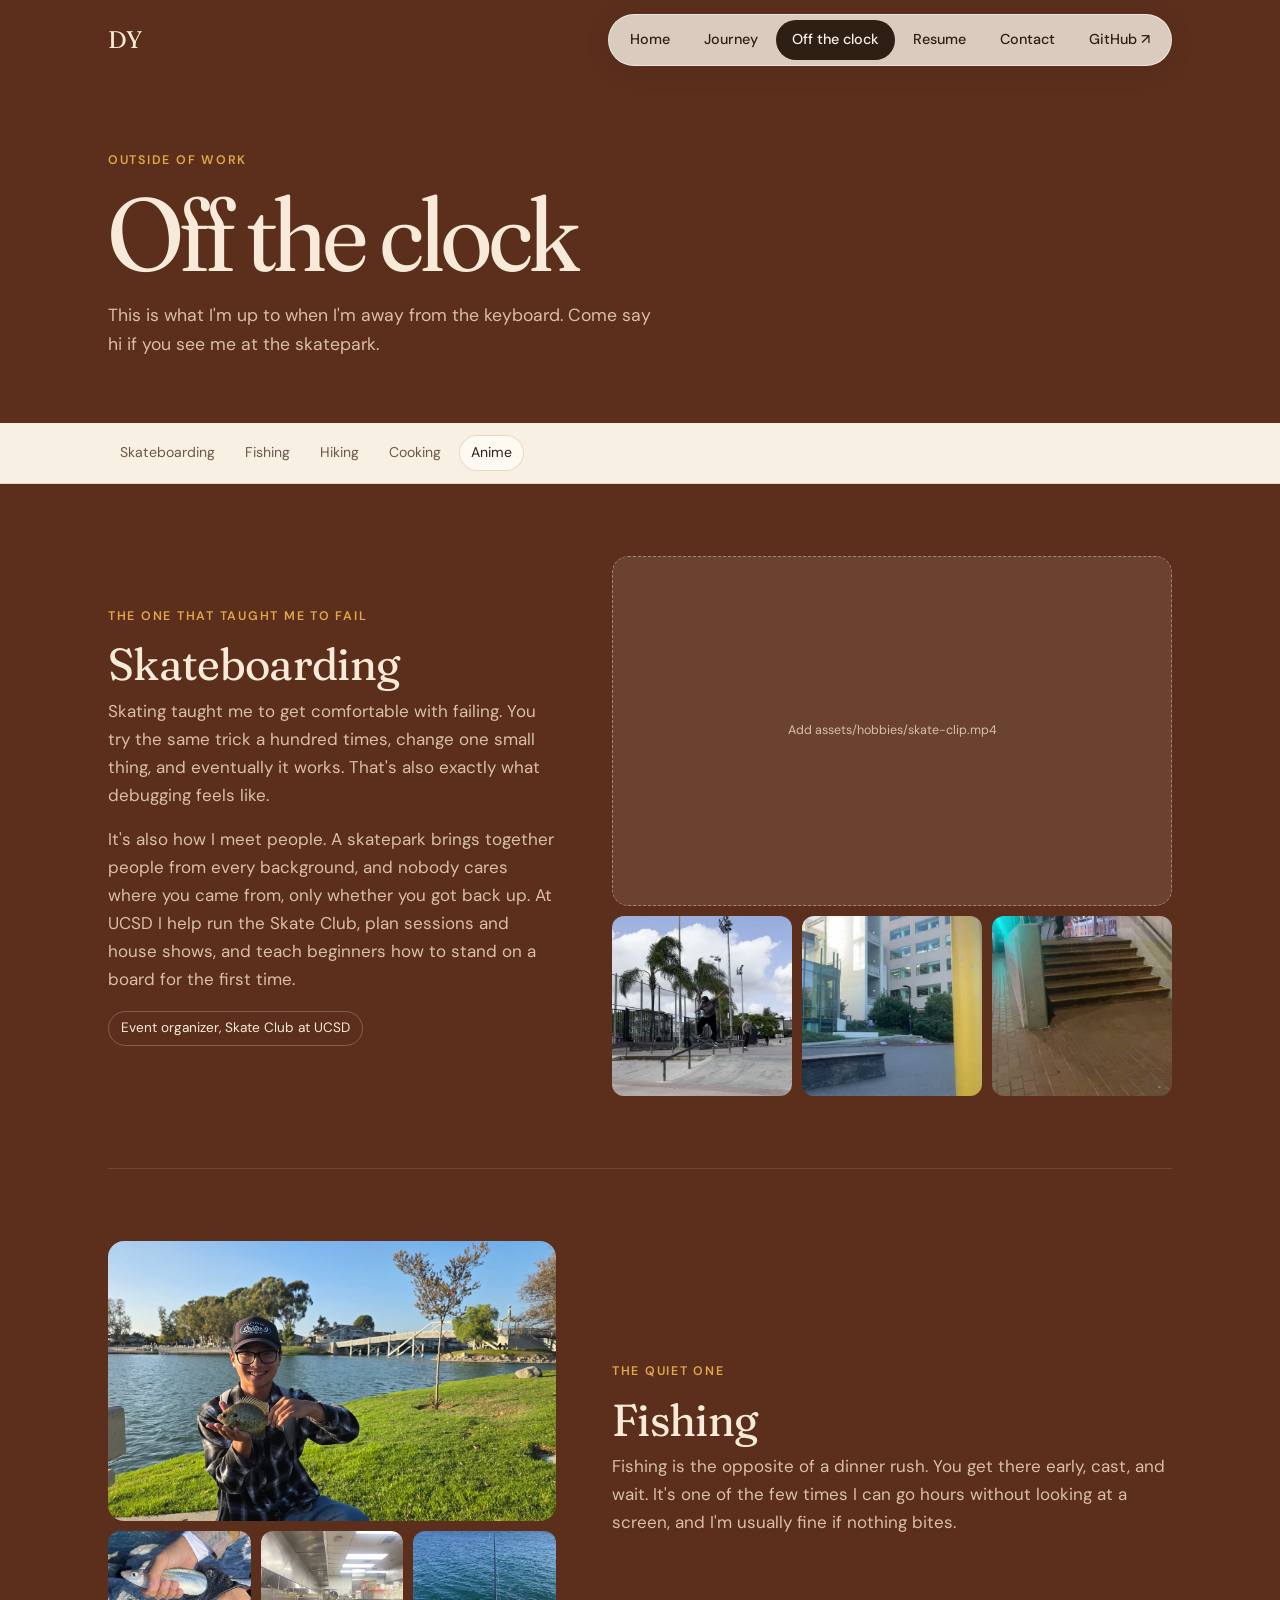
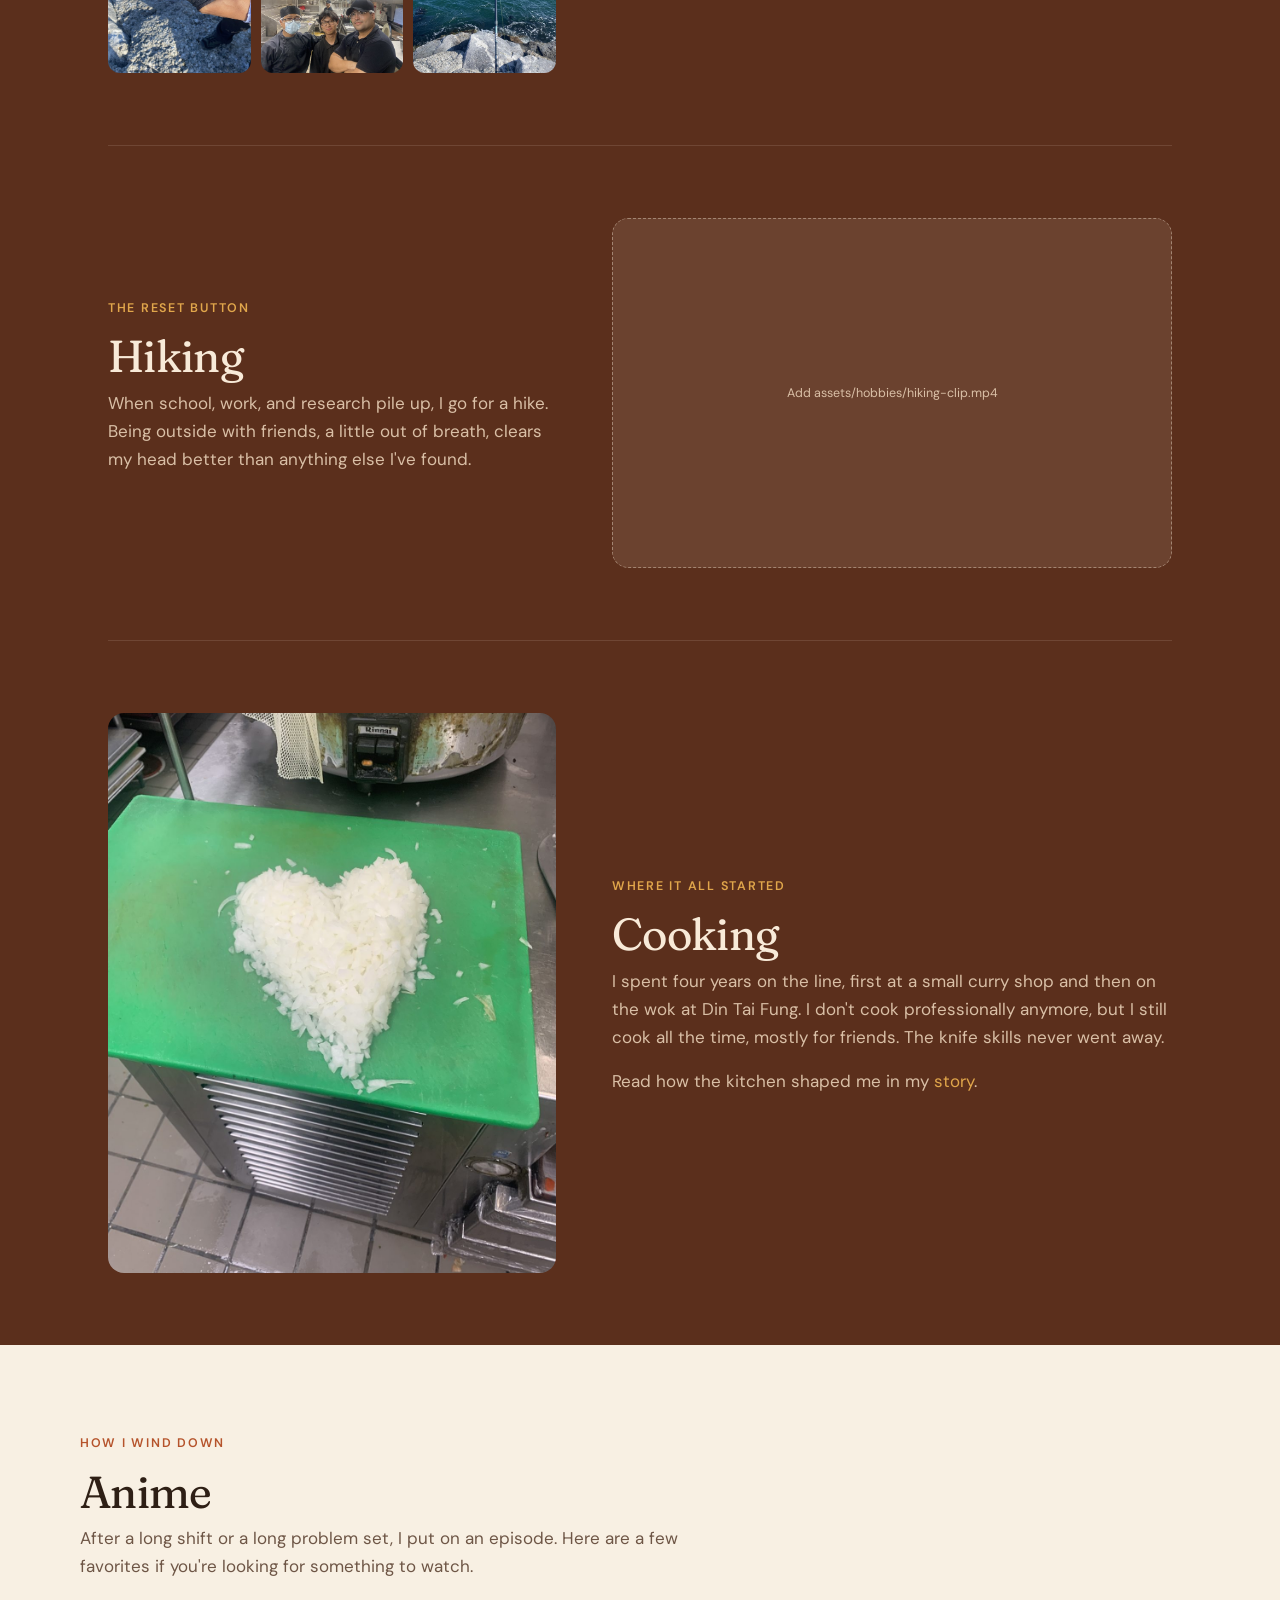
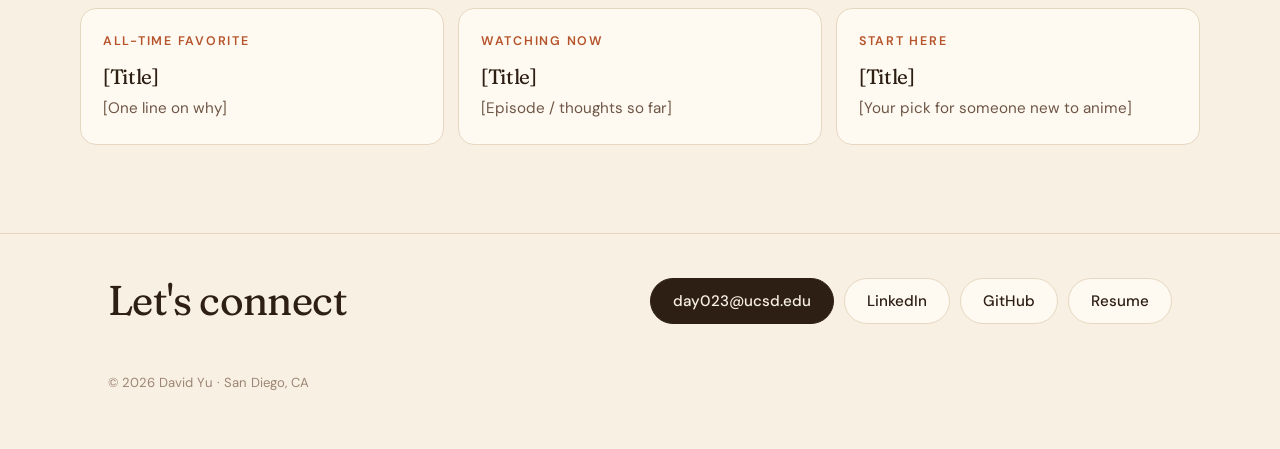
==== hobbies.html @ f29d2458 "my portfolio" ====
<!doctype html>
<html lang="en">
<head>
  <meta charset="utf-8">
  <meta name="viewport" content="width=device-width, initial-scale=1">
  <title>Off the clock · David Yu</title>
  <meta name="description" content="What I do when I'm not coding: skateboarding, fishing, hiking, cooking, and anime.">
  <link rel="preconnect" href="https://fonts.googleapis.com">
  <link rel="preconnect" href="https://fonts.gstatic.com" crossorigin>
  <link href="https://fonts.googleapis.com/css2?family=DM+Sans:opsz,wght@9..40,400;9..40,500;9..40,600&family=Fraunces:opsz,wght,SOFT,WONK@9..144,300..500,0..100,0..1&display=swap" rel="stylesheet">
  <link rel="stylesheet" href="css/styles.css">
</head>
<body>
  <header data-header></header>

  <section class="page-head">
    <div class="wrap">
      <span class="eyebrow">Outside of work</span>
      <h1>Off the clock</h1>
      <p>This is what I'm up to when I'm away from the keyboard. Come say hi if you see me at the skatepark.</p>
    </div>
  </section>

  <nav class="subnav" aria-label="Hobbies">
    <div class="wrap">
      <a href="#skateboarding">Skateboarding</a>
      <a href="#fishing">Fishing</a>
      <a href="#hiking">Hiking</a>
      <a href="#cooking">Cooking</a>
      <a href="#anime">Anime</a>
    </div>
  </nav>

  <!--
    HOW TO ADD PHOTOS AND VIDEOS:
    Drop files into assets/hobbies/ with the file names below (or change the src).
    Missing files show a dashed placeholder that tells you what to add.
    .media-main holds one big photo OR a <video>. .thumbs holds three small photos.
    Videos: .mp4, short, ideally under ~20 MB.
  -->
  <main>
    <div class="band" style="padding:0">
      <div class="wrap">

        <section class="feature reveal" id="skateboarding">
          <div>
            <span class="eyebrow">The one that taught me to fail</span>
            <h2>Skateboarding</h2>
            <p>
              Skating taught me to get comfortable with failing. You try the same trick a hundred times,
              change one small thing, and eventually it works. That's also exactly what debugging feels like.
            </p>
            <p>
              It's also how I meet people. A skatepark brings together people from every background, and
              nobody cares where you came from, only whether you got back up. At UCSD I help run the Skate Club,
              plan sessions and house shows, and teach beginners how to stand on a board for the first time.
            </p>
            <div class="facts">
              <span class="fact">Event organizer, Skate Club at UCSD</span>
              <!-- [ADD] <span class="fact">Working on: your trick</span> -->
            </div>
          </div>
          <div>
            <div class="media-main tall">
              <video controls muted playsinline preload="metadata" poster="assets/hobbies/skate-clip.jpg" aria-label="Me grinding a ledge at the skatepark">
                <source src="assets/hobbies/skate-clip.mp4" type="video/mp4">
              </video>
            </div>
            <!-- Short looping clips: they play silently on their own -->
            <div class="thumbs">
              <video autoplay muted loop playsinline preload="metadata" poster="assets/hobbies/skate-2.jpg" aria-label="Skating at the park">
                <source src="assets/hobbies/skate-2.mp4" type="video/mp4">
              </video>
              <video autoplay muted loop playsinline preload="metadata" poster="assets/hobbies/skate-3.jpg" aria-label="Skating around campus">
                <source src="assets/hobbies/skate-3.mp4" type="video/mp4">
              </video>
              <video autoplay muted loop playsinline preload="metadata" poster="assets/hobbies/skate-4.jpg" aria-label="Riding at night">
                <source src="assets/hobbies/skate-4.mp4" type="video/mp4">
              </video>
            </div>
          </div>
        </section>

        <section class="feature flip reveal" id="fishing">
          <div>
            <span class="eyebrow">The quiet one</span>
            <h2>Fishing</h2>
            <p>
              Fishing is the opposite of a dinner rush. You get there early, cast, and wait. It's one of the
              few times I can go hours without looking at a screen, and I'm usually fine if nothing bites.
              <!-- [ADD] where you like to fish, and your best catch -->
            </p>
          </div>
          <div>
            <div class="media-main"><img src="assets/hobbies/fishing-1.jpg" alt="Me holding a sunfish I caught at a lake" loading="lazy"></div>
            <div class="thumbs">
              <img src="assets/hobbies/fishing-2.jpg" alt="A silvery fish caught off the jetty" loading="lazy">
              <img src="assets/hobbies/fishing-3.jpg" alt="An opaleye caught off the rocks" loading="lazy">
              <img src="assets/hobbies/fishing-4.jpg" alt="My rod pointed out over the ocean from the jetty" loading="lazy">
            </div>
          </div>
        </section>

        <section class="feature reveal" id="hiking">
          <div>
            <span class="eyebrow">The reset button</span>
            <h2>Hiking</h2>
            <p>
              When school, work, and research pile up, I go for a hike. Being outside with friends, a little
              out of breath, clears my head better than anything else I've found.
              <!-- [ADD] favorite trail, hardest hike, who you go with -->
            </p>

          </div>
          <div>
            <div class="media-main tall">
              <video controls muted playsinline preload="metadata" poster="assets/hobbies/hiking-clip.jpg" aria-label="Wading up a river through a canyon with friends">
                <source src="assets/hobbies/hiking-clip.mp4" type="video/mp4">
              </video>
            </div>
          </div>
        </section>

        <section class="feature flip reveal" id="cooking">
          <div>
            <span class="eyebrow">Where it all started</span>
            <h2>Cooking</h2>
            <p>
              I spent four years on the line, first at a small curry shop and then on the wok at Din Tai Fung.
              I don't cook professionally anymore, but I still cook all the time, mostly for friends. The
              knife skills never went away.
              <!-- [ADD] your signature dish, or what friends always ask you to make -->
            </p>
            <p>Read how the kitchen shaped me in my <a href="journey.html#kitchen">story</a>.</p>
          </div>
          <div>
            <div class="media-main tall"><img src="assets/hobbies/cooking-1.jpg" alt="A heart made of diced onions on a cutting board at Champion's Curry" loading="lazy"></div>
          </div>
        </section>

      </div>
    </div>

    <section class="wrap section reveal" id="anime" style="scroll-margin-top:130px">
      <span class="eyebrow">How I wind down</span>
      <h2>Anime</h2>
      <p class="muted" style="max-width:620px">After a long shift or a long problem set, I put on an episode. Here are a few favorites if you're looking for something to watch.</p>
      <div class="anime-cards">
        <div class="anime-card">
          <span class="eyebrow">All-time favorite</span>
          <h3>[Title]</h3>
          <p>[One line on why]</p>
        </div>
        <div class="anime-card">
          <span class="eyebrow">Watching now</span>
          <h3>[Title]</h3>
          <p>[Episode / thoughts so far]</p>
        </div>
        <div class="anime-card">
          <span class="eyebrow">Start here</span>
          <h3>[Title]</h3>
          <p>[Your pick for someone new to anime]</p>
        </div>
      </div>
    </section>
  </main>

  <footer data-footer></footer>
  <script src="js/main.js"></script>
</body>
</html>
---- css/styles.css ----
/* ==========================================================
   Portfolio styles: warm palette
   Change the tokens below to retune the whole site.
   ========================================================== */

:root {
  --cream: #f8f0e3;      /* page background */
  --paper: #fffaf1;      /* cards, inputs */
  --ink: #2e1f15;        /* main text (espresso) */
  --ink-2: #6e5646;      /* supporting text */
  --ink-3: #9c8574;      /* captions, dates */
  --line: #e7d7c1;       /* hairlines */
  --clay: #b5532b;       /* accent (terracotta) */
  --clay-dark: #8c3d1d;
  --honey: #e0a64b;      /* small highlights */
  --band: #5b2f1c;       /* dark sections (cinnamon brown) */
  --band-2: #6d3a24;     /* cards inside dark sections */
  --on-band: #f8ead8;
  --on-band-2: #d9bfa6;

  --display: "Fraunces", Georgia, serif;
  --body: "DM Sans", system-ui, -apple-system, "Segoe UI", sans-serif;
  --max: 1120px;
  --radius: 16px;
}

* { box-sizing: border-box; }
html { scroll-behavior: smooth; }
body {
  margin: 0;
  background: var(--cream);
  color: var(--ink);
  font-family: var(--body);
  font-size: 17px;
  line-height: 1.65;
  -webkit-font-smoothing: antialiased;
}
img, video { max-width: 100%; display: block; }
a { color: var(--clay); text-decoration: none; }
a:hover { color: var(--clay-dark); }
h1, h2, h3 {
  font-family: var(--display);
  font-weight: 400;
  line-height: 1.08;
  letter-spacing: -0.015em;
  margin: 0 0 .5rem;
  font-variation-settings: "SOFT" 50, "WONK" 0;
}
h2 { font-size: clamp(2rem, 4vw, 2.8rem); }
h3 { font-size: 1.45rem; }
p { margin: 0 0 1rem; }
.muted { color: var(--ink-2); }
.wrap { max-width: var(--max); margin: 0 auto; padding: 0 28px; }
@media (max-width: 600px) { .wrap { padding: 0 18px; } }

.eyebrow {
  display: block; font-size: .78rem; font-weight: 600;
  letter-spacing: .14em; text-transform: uppercase; color: var(--clay); margin-bottom: 14px;
}
.on-dark .eyebrow, .band .eyebrow, .page-head .eyebrow { color: var(--honey); }

/* ---------- Floating pill nav ---------- */
.site-header {
  position: fixed; top: 0; left: 0; right: 0; z-index: 20; pointer-events: none;
  padding: 14px 0; height: 72px; transition: background .3s, box-shadow .3s;
}
.site-header.scrolled {
  pointer-events: auto; background: rgba(248, 240, 227, .9); backdrop-filter: blur(10px);
}
.site-header.scrolled .nav-pill { box-shadow: none; background: rgba(231, 215, 193, .45); border-color: transparent; }
.nav { display: flex; align-items: center; justify-content: space-between; }
.monogram {
  pointer-events: auto; font-family: var(--display); font-size: 1.5rem; color: var(--on-band);
  transition: color .3s;
}
.monogram:hover { color: var(--on-band); }
.nav-pill {
  pointer-events: auto; display: flex; gap: 2px; list-style: none; margin: 0; padding: 5px;
  background: rgba(255, 248, 238, .78); backdrop-filter: blur(10px);
  border: 1px solid rgba(255, 255, 255, .5); border-radius: 999px;
  box-shadow: 0 4px 24px rgba(46, 31, 21, .12);
}
.nav-pill a {
  display: block; padding: 8px 16px; border-radius: 999px;
  color: var(--ink); font-size: .9rem; font-weight: 500;
}
.nav-pill a:hover { background: rgba(181, 83, 43, .1); color: var(--ink); }
.nav-pill a[aria-current="page"] { background: var(--ink); color: var(--cream); }
.site-header.scrolled .monogram { color: var(--ink); }
.menu-btn {
  pointer-events: auto; display: none; width: 44px; height: 44px; border-radius: 50%;
  border: 1px solid rgba(255,255,255,.5); background: rgba(255, 248, 238, .85); color: var(--ink);
  cursor: pointer; place-items: center;
}
.menu-btn svg { width: 20px; height: 20px; }
@media (max-width: 760px) {
  .menu-btn { display: grid; }
  .nav-pill {
    display: none; position: absolute; top: 56px; right: 18px; left: 18px;
    flex-direction: column; border-radius: 20px; padding: 8px;
  }
  .nav-pill.open { display: flex; }
  .nav-pill a { padding: 12px 16px; }
}

/* ---------- Home hero (full-bleed photo) ---------- */
.hero {
  position: relative; min-height: 100vh; min-height: 100svh;
  display: flex; align-items: flex-end;
  background: var(--band) url("../assets/images/hero.jpg") center / cover no-repeat;
  color: var(--on-band); padding-bottom: 9vh;
}
.hero::after {
  content: ""; position: absolute; inset: 0;
  background: linear-gradient(180deg, rgba(46,31,21,.25) 0%, rgba(46,31,21,0) 35%, rgba(46,31,21,.55) 100%);
}
.hero .wrap { position: relative; z-index: 1; width: 100%; }
.hero h1 {
  font-size: clamp(4.5rem, 14vw, 11rem); line-height: .88; margin: 0 0 24px; letter-spacing: -0.03em;
  font-variation-settings: "SOFT" 100, "WONK" 1;
}
.hero p { max-width: 420px; font-size: 1.05rem; color: var(--on-band); margin: 0; }
.scroll-cue {
  position: absolute; right: 28px; bottom: 9vh; z-index: 1; font-size: .8rem; letter-spacing: .14em;
  text-transform: uppercase; color: var(--on-band-2);
}
@media (max-width: 600px) { .scroll-cue { display: none; } }

/* ---------- Inner page header band ---------- */
.page-head {
  background: var(--band); color: var(--on-band);
  padding: 150px 0 64px;
}
.page-head h1 { font-size: clamp(3.5rem, 9vw, 6.5rem); line-height: .95; margin-bottom: 18px; letter-spacing: -0.03em; }
.page-head p { max-width: 560px; color: var(--on-band-2); font-size: 1.1rem; margin: 0; }

/* Sticky section nav under the header band */
.subnav {
  position: sticky; top: 72px; z-index: 10; background: rgba(248, 240, 227, .92); backdrop-filter: blur(8px);
  border-bottom: 1px solid var(--line);
}
.subnav .wrap { display: flex; gap: 6px; overflow-x: auto; padding-top: 12px; padding-bottom: 12px; scrollbar-width: none; }
.subnav a {
  white-space: nowrap; font-size: .88rem; color: var(--ink-2); padding: 6px 12px; border-radius: 999px;
}
.subnav a:hover { color: var(--ink); background: rgba(181,83,43,.08); }
.subnav a.active { color: var(--ink); background: var(--paper); box-shadow: inset 0 0 0 1px var(--line); }
.subnav .sep { width: 1px; background: var(--line); margin: 4px 6px; flex: none; }

/* ---------- Buttons ---------- */
.btn {
  display: inline-flex; align-items: center; gap: 8px; padding: 12px 22px; border-radius: 999px;
  font: 500 .95rem var(--body); border: 1px solid var(--line); background: var(--paper); color: var(--ink);
  cursor: pointer; transition: transform .15s, background .15s;
}
.btn:hover { color: var(--ink); transform: translateY(-1px); }
.btn-dark { background: var(--ink); border-color: var(--ink); color: var(--cream); }
.btn-dark:hover { color: var(--cream); background: #45301f; }
.btn-clay { background: var(--clay); border-color: var(--clay); color: #fff; }
.btn-clay:hover { color: #fff; background: var(--clay-dark); }
.btn svg { width: 16px; height: 16px; }
.btn-row { display: flex; flex-wrap: wrap; gap: 10px; }

/* ---------- Home: intro ---------- */
.intro { display: grid; grid-template-columns: 220px 1fr; gap: 56px; align-items: center; padding: 100px 0 88px; }
.portrait {
  width: 220px; height: 220px; border-radius: 50%; object-fit: cover;
  border: 6px solid var(--paper); box-shadow: 0 10px 30px rgba(46,31,21,.15); background: var(--line);
}
.intro .statement { font-family: var(--display); font-size: clamp(1.6rem, 3vw, 2.3rem); line-height: 1.25; margin-bottom: 28px; }
@media (max-width: 760px) {
  .intro { grid-template-columns: 1fr; gap: 28px; padding: 64px 0; }
  .portrait { width: 150px; height: 150px; }
}

/* ---------- Home: stats ---------- */
.stats { border-top: 1px solid var(--line); border-bottom: 1px solid var(--line); }
.stats .wrap { display: grid; grid-template-columns: repeat(4, 1fr); }
.stat { padding: 32px 24px 32px 0; }
.stat + .stat { padding-left: 24px; border-left: 1px solid var(--line); }
.stat b { display: block; font-family: var(--display); font-weight: 400; font-size: 2.6rem; line-height: 1; margin-bottom: 8px; color: var(--clay); }
.stat span { font-size: .9rem; color: var(--ink-2); display: block; }
@media (max-width: 760px) {
  .stats .wrap { grid-template-columns: 1fr 1fr; }
  .stat { padding: 24px 12px 24px 0 !important; border-left: 0 !important; }
}

/* ---------- Rows list (projects, chapters) ---------- */
.section { padding: 88px 0; }
.section-head { display: flex; justify-content: space-between; align-items: baseline; gap: 16px; margin-bottom: 28px; flex-wrap: wrap; }
.rows { border-top: 1px solid var(--line); }
.row {
  display: grid; grid-template-columns: 90px 1fr auto; gap: 24px; align-items: center;
  padding: 22px 8px; border-bottom: 1px solid var(--line); color: var(--ink); transition: background .2s, padding .2s;
}
.row:hover { background: var(--paper); padding-left: 16px; color: var(--ink); }
.row .yr { font-size: .85rem; color: var(--ink-3); }
.row .ttl { font-family: var(--display); font-size: 1.45rem; line-height: 1.2; }
.row .meta { font-size: .85rem; color: var(--ink-3); text-align: right; }
@media (max-width: 700px) {
  .row { grid-template-columns: 1fr; gap: 4px; }
  .row .meta { text-align: left; }
}

/* ---------- Dark band (off the clock teaser / sections) ---------- */
.band { background: var(--band); color: var(--on-band); padding: 96px 0; }
.band h2, .band h3 { color: var(--on-band); }
.band p { color: var(--on-band-2); }
.band a { color: var(--honey); }
.band .btn { background: transparent; color: var(--on-band); border-color: rgba(248,234,216,.35); }
.band .btn:hover { background: rgba(248,234,216,.08); }

.mosaic { display: grid; grid-template-columns: repeat(4, 1fr); grid-auto-rows: 180px; gap: 12px; margin-top: 36px; }
.mosaic > * { border-radius: 14px; overflow: hidden; position: relative; }
.mosaic .tall { grid-row: span 2; }
.mosaic .wide { grid-column: span 2; }
.mosaic img { width: 100%; height: 100%; object-fit: cover; transition: transform .5s; }
.mosaic a:hover img { transform: scale(1.04); }
.mosaic .label {
  position: absolute; left: 12px; bottom: 10px; z-index: 1; color: #fff; font-size: .85rem; font-weight: 500;
  text-shadow: 0 1px 8px rgba(0,0,0,.5);
}
@media (max-width: 760px) {
  .mosaic { grid-template-columns: 1fr 1fr; grid-auto-rows: 140px; }
}

/* ---------- Quote + connect footer ---------- */
.quote { text-align: center; padding: 96px 0 72px; }
.quote blockquote {
  font-family: var(--display); font-size: clamp(1.5rem, 3vw, 2.2rem); line-height: 1.3; margin: 0 auto 14px; max-width: 820px;
}
.quote cite { font-style: normal; color: var(--ink-3); font-size: .9rem; }

.site-footer { border-top: 1px solid var(--line); padding: 44px 0 56px; }
.site-footer .wrap { display: flex; justify-content: space-between; align-items: center; gap: 20px; flex-wrap: wrap; }
.site-footer h2 { margin: 0; font-size: clamp(2rem, 4vw, 2.6rem); }
.site-footer small { display: block; color: var(--ink-3); margin-top: 28px; width: 100%; font-size: .82rem; }

/* ---------- Journey ---------- */
.chapter { padding: 80px 0 24px; scroll-margin-top: 130px; }
.chapter-head { display: grid; grid-template-columns: 90px 1fr; gap: 24px; margin-bottom: 36px; }
.chapter-num { font-family: var(--display); font-size: 3.4rem; line-height: 1; color: var(--clay); }
.chapter-head p { color: var(--ink-2); max-width: 620px; margin: 0; }
.stop {
  display: grid; grid-template-columns: 90px 1fr; gap: 24px;
  padding: 28px 0; border-top: 1px solid var(--line);
}
.stop .when { font-size: .85rem; color: var(--ink-3); padding-top: 6px; }
.stop h3 { margin-bottom: 4px; }
.stop .where { color: var(--ink-2); font-size: .95rem; margin-bottom: 12px; }
.stop .body { max-width: 680px; }
.stop .body p, .stop .body li { color: var(--ink-2); }
.stop .body ul { padding-left: 20px; margin: 0 0 12px; }
.pills { display: flex; flex-wrap: wrap; gap: 6px; margin-bottom: 12px; }
.pill {
  font-size: .78rem; padding: 3px 11px; border-radius: 999px; border: 1px solid var(--line);
  background: var(--paper); color: var(--ink-2);
}
.pill.clay { border-color: transparent; background: rgba(181,83,43,.12); color: var(--clay-dark); }
.lesson {
  background: var(--paper); border: 1px solid var(--line); border-radius: 12px;
  padding: 14px 18px; font-size: .95rem; color: var(--ink-2); margin-top: 6px;
}
.lesson b { color: var(--clay-dark); font-weight: 600; }
@media (max-width: 700px) {
  .chapter-head, .stop { grid-template-columns: 1fr; gap: 6px; }
  .chapter-num { font-size: 2.6rem; }
}

/* ---------- Hobbies ---------- */
.feature { display: grid; grid-template-columns: 1fr 1.25fr; gap: 56px; align-items: center; padding: 72px 0; scroll-margin-top: 130px; }
.feature.flip > :first-child { order: 2; }
.feature + .feature { border-top: 1px solid rgba(248,234,216,.12); }
.cream .feature + .feature { border-top-color: var(--line); }
.feature .facts { display: flex; flex-wrap: wrap; gap: 8px; margin-top: 18px; }
.feature .fact {
  font-size: .85rem; padding: 5px 12px; border-radius: 999px; border: 1px solid rgba(248,234,216,.25); color: var(--on-band);
}
.cream .feature .fact { border-color: var(--line); color: var(--ink-2); background: var(--paper); }
@media (max-width: 860px) {
  .feature { grid-template-columns: 1fr; gap: 28px; padding: 56px 0; }
  .feature.flip > :first-child { order: 0; }
}
.media-main { border-radius: 16px; overflow: hidden; }
.media-main img, .media-main video { width: 100%; aspect-ratio: 16 / 10; object-fit: cover; background: rgba(0,0,0,.15); }
.thumbs { display: grid; grid-template-columns: repeat(3, 1fr); gap: 10px; margin-top: 10px; }
.thumbs img, .thumbs video { width: 100%; aspect-ratio: 1; object-fit: cover; border-radius: 12px; cursor: zoom-in; background: rgba(0,0,0,.15); }
.thumbs video { cursor: default; }
.media-main img { cursor: zoom-in; }
/* Portrait (phone) videos and photos */
.media-main.tall img, .media-main.tall video { aspect-ratio: 4 / 5; max-height: 640px; }

/* Photos inside Journey stops */
.stop-media { display: grid; grid-template-columns: repeat(auto-fit, minmax(200px, 1fr)); gap: 10px; margin: 16px 0 12px; max-width: 620px; }
.stop-media figure { margin: 0; }
.stop-media img, .stop-media video {
  width: 100%; aspect-ratio: 4 / 3; object-fit: cover; border-radius: 12px; background: var(--line); cursor: zoom-in;
}
.stop-media video { cursor: default; }
.stop-media .portrait-shot { aspect-ratio: 3 / 4; }
.stop-media figcaption { font-size: .82rem; color: var(--ink-3); margin-top: 6px; }

.media-placeholder {
  width: 100%; height: 100%; min-height: 100%; aspect-ratio: 16 / 10; border-radius: inherit;
  border: 1.5px dashed rgba(156,133,116,.6); background: rgba(156,133,116,.12);
  display: grid; place-items: center; text-align: center; padding: 10px;
  color: var(--ink-3); font-size: .78rem;
}
.band .media-placeholder { color: var(--on-band-2); border-color: rgba(248,234,216,.4); background: rgba(248,234,216,.1); }
.thumbs .media-placeholder { aspect-ratio: 1; }
.mosaic .media-placeholder { aspect-ratio: auto; }
.media-placeholder.portrait { width: 220px; height: 220px; min-height: 0; aspect-ratio: 1; border-radius: 50%; }
@media (max-width: 760px) { .media-placeholder.portrait { width: 150px; height: 150px; } }

.anime-cards { display: grid; grid-template-columns: repeat(3, 1fr); gap: 14px; margin-top: 28px; }
.anime-card {
  background: var(--paper); border: 1px solid var(--line); border-radius: var(--radius); padding: 22px;
}
.anime-card h3 { font-size: 1.3rem; }
.anime-card p { margin: 0; color: var(--ink-2); font-size: .95rem; }
@media (max-width: 760px) { .anime-cards { grid-template-columns: 1fr; } }

/* Lightbox */
.lightbox {
  position: fixed; inset: 0; background: rgba(30,20,13,.9); display: none;
  align-items: center; justify-content: center; z-index: 50; padding: 24px; cursor: zoom-out;
}
.lightbox.open { display: flex; }
.lightbox img { max-height: 90vh; border-radius: 10px; }

/* ---------- Resume ---------- */
.res-section { padding: 72px 0 8px; scroll-margin-top: 130px; }
.res-section > h2 { margin-bottom: 24px; }
.skill-group { display: grid; grid-template-columns: 150px 1fr; gap: 12px; padding: 12px 0; border-top: 1px solid var(--line); }
.skill-group:last-of-type { border-bottom: 1px solid var(--line); }
.skill-group dt { font-size: .78rem; letter-spacing: .12em; text-transform: uppercase; color: var(--ink-3); padding-top: 6px; }
.skill-group dd { margin: 0; display: flex; flex-wrap: wrap; gap: 8px; }
.skill {
  font: 500 .85rem var(--body); padding: 5px 13px; border-radius: 999px; border: 1px solid var(--line);
  background: var(--paper); color: var(--ink); cursor: pointer;
}
.skill:hover { border-color: var(--clay); }
.skill[aria-pressed="true"] { background: var(--clay); border-color: var(--clay); color: #fff; }
@media (max-width: 600px) { .skill-group { grid-template-columns: 1fr; } }

.entry {
  display: grid; grid-template-columns: 1fr auto; gap: 4px 24px; padding: 24px 0; border-top: 1px solid var(--line);
  transition: opacity .25s, background .25s;
}
.entry h3 { margin: 0; font-size: 1.35rem; }
.entry .date { font-size: .85rem; color: var(--ink-3); text-align: right; }
.entry .sub { grid-column: 1 / -1; color: var(--ink-2); font-size: .95rem; }
.entry ul { grid-column: 1 / -1; margin: 8px 0 0; padding-left: 20px; color: var(--ink-2); }
.entry .pills { grid-column: 1 / -1; margin: 10px 0 0; }
.entry.dim { opacity: .3; }
.entry.hit { background: linear-gradient(90deg, rgba(224,166,75,.14), transparent 60%); }
.skill-hint { color: var(--ink-3); font-size: .9rem; margin-top: 14px; }

/* ---------- Contact ---------- */
.contact-grid { display: grid; grid-template-columns: 1fr 1.3fr; gap: 56px; padding: 80px 0; align-items: start; }
@media (max-width: 860px) { .contact-grid { grid-template-columns: 1fr; gap: 40px; } }
.contact-list { list-style: none; padding: 0; margin: 24px 0 0; border-top: 1px solid var(--line); }
.contact-list a {
  display: flex; justify-content: space-between; align-items: center; gap: 12px;
  padding: 18px 4px; border-bottom: 1px solid var(--line); color: var(--ink);
}
.contact-list a:hover { color: var(--clay); }
.contact-list span { font-family: var(--display); font-size: 1.35rem; }
.contact-list small { color: var(--ink-3); font-size: .88rem; }
.form-card { background: var(--paper); border: 1px solid var(--line); border-radius: 20px; padding: 32px; }
form .field { margin-bottom: 18px; }
form label { display: block; font-size: .88rem; font-weight: 500; margin-bottom: 6px; }
input, textarea, select {
  width: 100%; font: inherit; font-size: 1rem; color: var(--ink); background: var(--cream);
  border: 1px solid var(--line); border-radius: 12px; padding: 12px 14px;
}
input:focus, textarea:focus, select:focus { outline: 2px solid var(--clay); outline-offset: 1px; border-color: transparent; }
textarea { min-height: 150px; resize: vertical; }
.form-note { font-size: .85rem; color: var(--ink-3); margin: 12px 0 0; }
.error { color: #b42318; font-size: .85rem; margin-top: 4px; display: none; }
.error.show { display: block; }

/* ---------- Reveal ---------- */
.reveal { opacity: 0; transform: translateY(14px); transition: opacity .6s ease, transform .6s ease; }
.reveal.in { opacity: 1; transform: none; }
@media (prefers-reduced-motion: reduce) {
  .reveal { opacity: 1; transform: none; transition: none; }
  html { scroll-behavior: auto; }
}

@media print {
  .site-header, .site-footer, .page-head, .subnav, .btn-row, .skill-hint { display: none !important; }
  body { background: #fff; }
  .entry.dim { opacity: 1; }
}
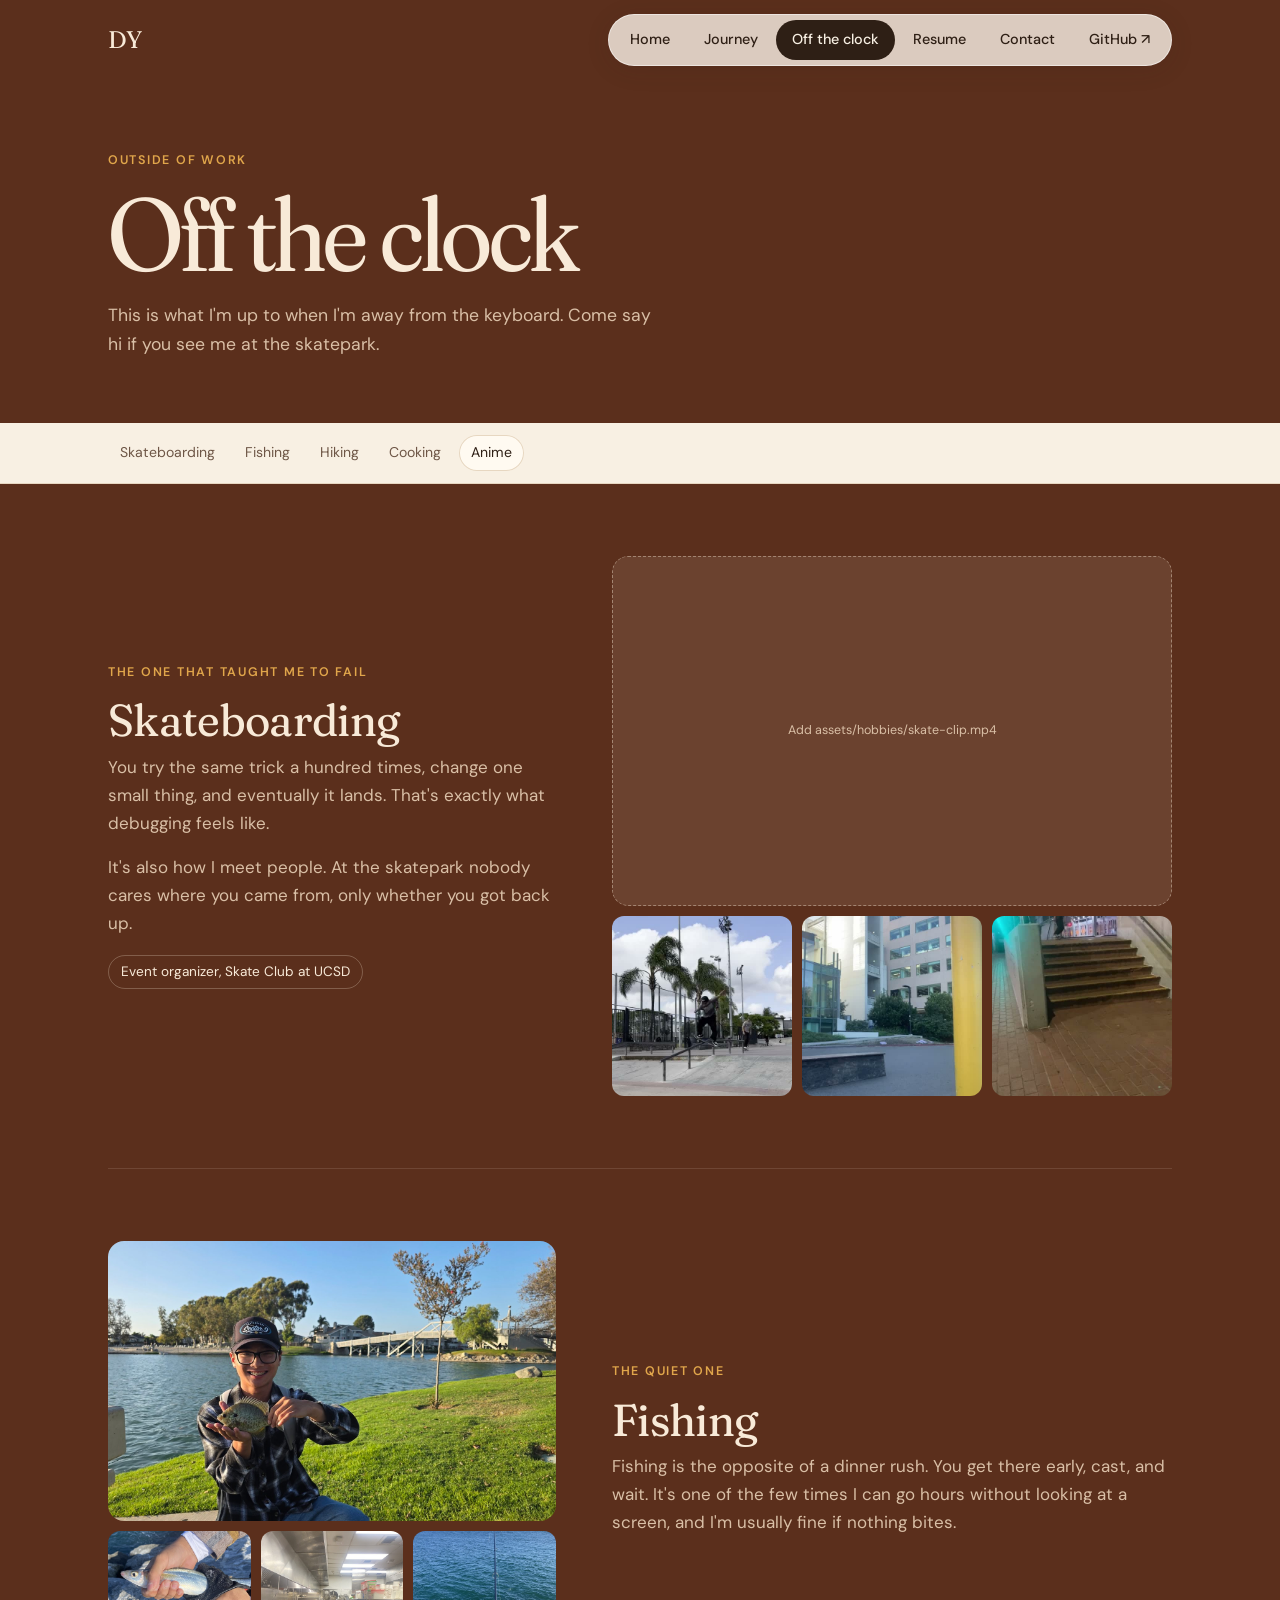
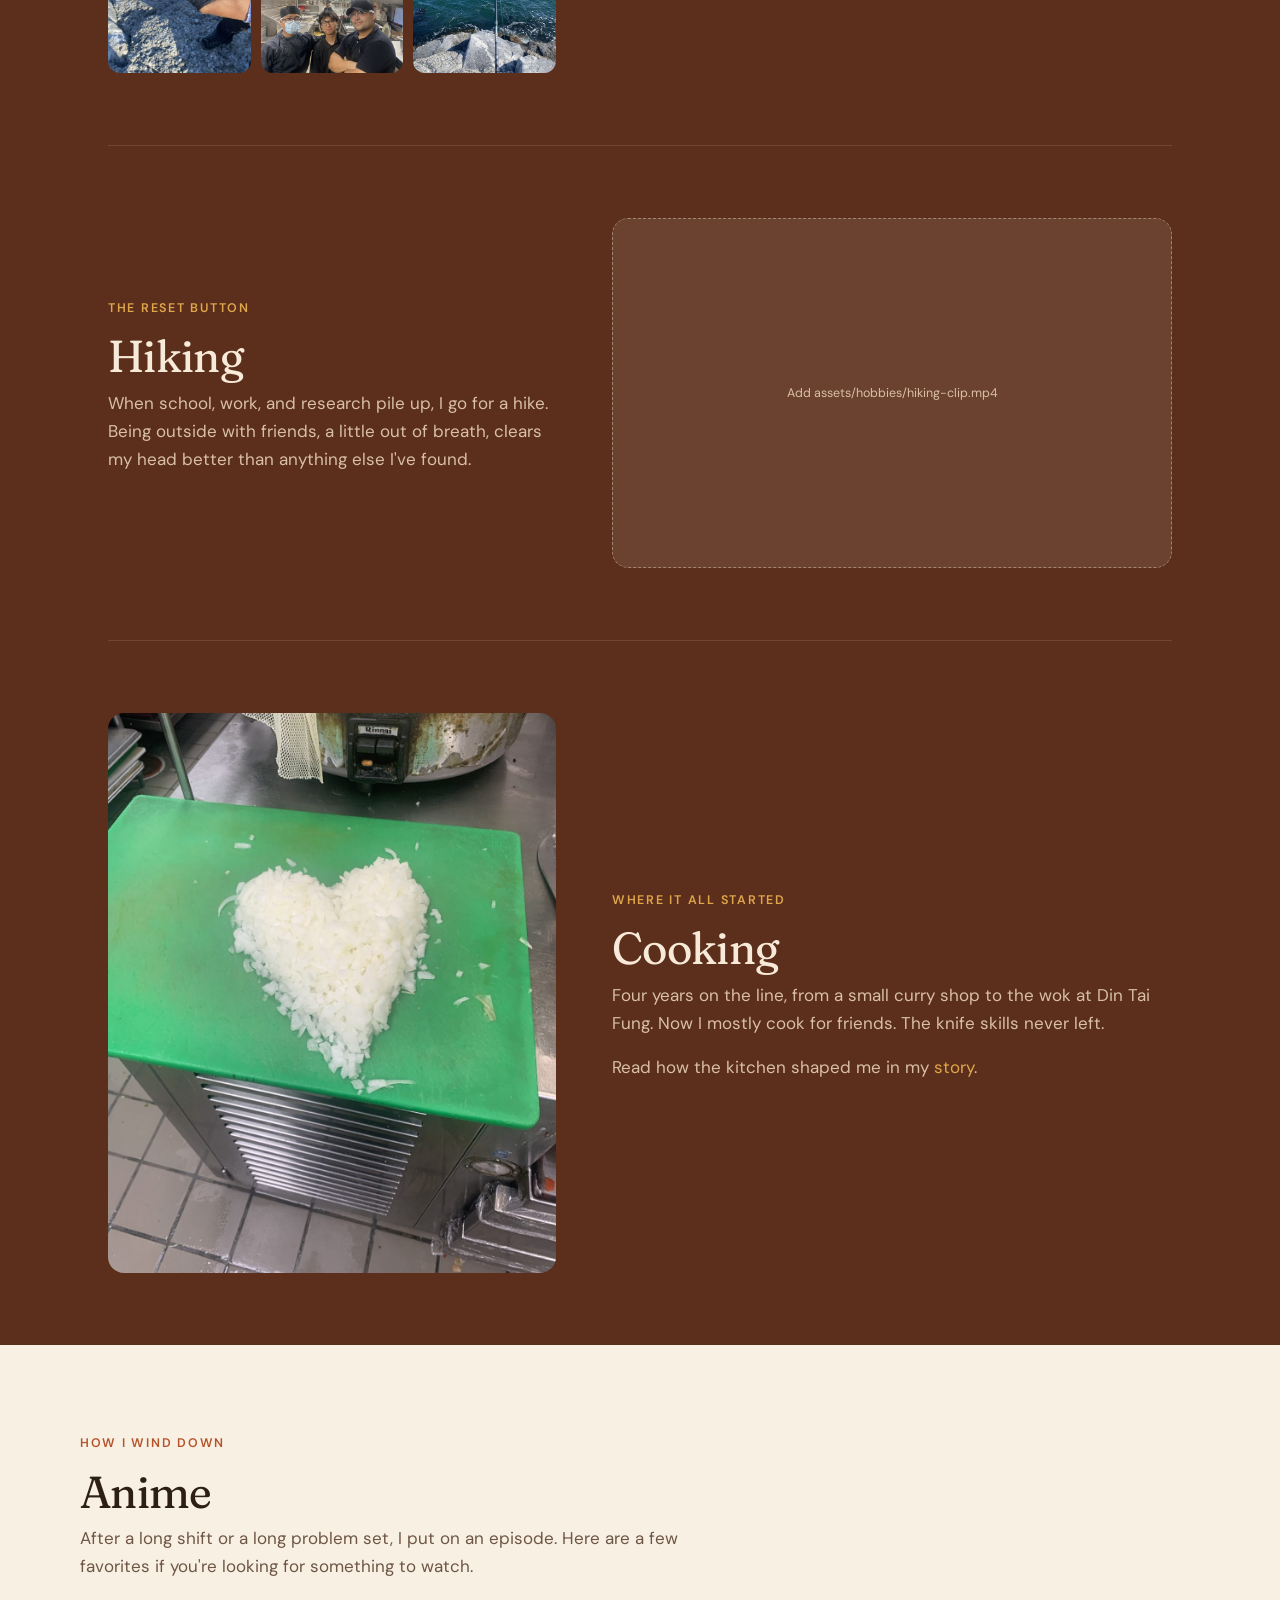
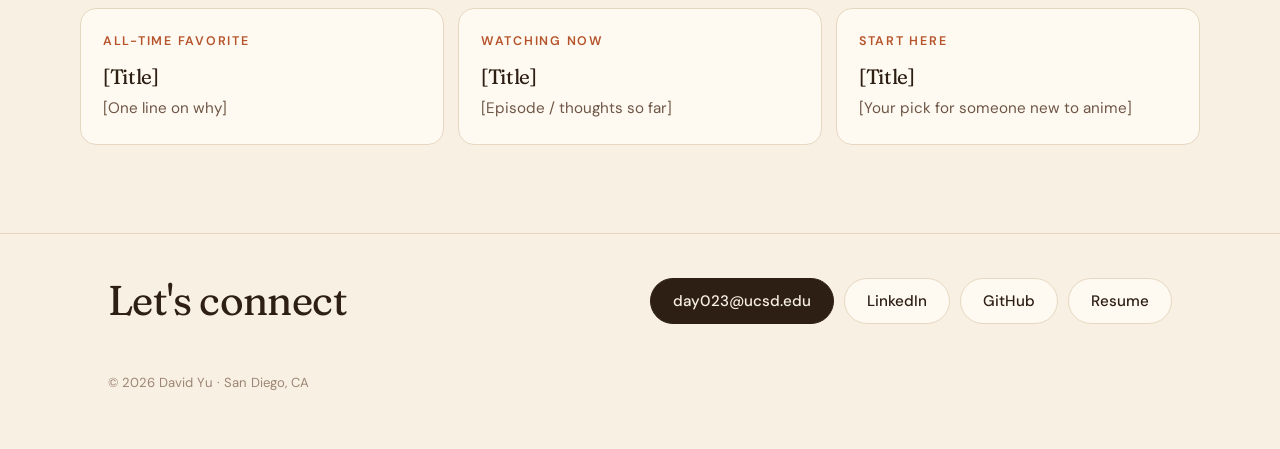
==== commit 591a42f0: "fixed overlay" ====
--- a/hobbies.html
+++ b/hobbies.html
@@ -31,13 +31,7 @@
     </div>
   </nav>
 
-  <!--
-    HOW TO ADD PHOTOS AND VIDEOS:
-    Drop files into assets/hobbies/ with the file names below (or change the src).
-    Missing files show a dashed placeholder that tells you what to add.
-    .media-main holds one big photo OR a <video>. .thumbs holds three small photos.
-    Videos: .mp4, short, ideally under ~20 MB.
-  -->
+
   <main>
     <div class="band" style="padding:0">
       <div class="wrap">
@@ -47,13 +41,12 @@
             <span class="eyebrow">The one that taught me to fail</span>
             <h2>Skateboarding</h2>
             <p>
-              Skating taught me to get comfortable with failing. You try the same trick a hundred times,
-              change one small thing, and eventually it works. That's also exactly what debugging feels like.
+              You try the same trick a hundred times, change one small thing, and eventually it lands.
+              That's exactly what debugging feels like.
             </p>
             <p>
-              It's also how I meet people. A skatepark brings together people from every background, and
-              nobody cares where you came from, only whether you got back up. At UCSD I help run the Skate Club,
-              plan sessions and house shows, and teach beginners how to stand on a board for the first time.
+              It's also how I meet people. At the skatepark nobody cares where you came from, only whether
+              you got back up.
             </p>
             <div class="facts">
               <span class="fact">Event organizer, Skate Club at UCSD</span>
@@ -126,9 +119,8 @@
             <span class="eyebrow">Where it all started</span>
             <h2>Cooking</h2>
             <p>
-              I spent four years on the line, first at a small curry shop and then on the wok at Din Tai Fung.
-              I don't cook professionally anymore, but I still cook all the time, mostly for friends. The
-              knife skills never went away.
+              Four years on the line, from a small curry shop to the wok at Din Tai Fung. Now I mostly cook
+              for friends. The knife skills never left.
               <!-- [ADD] your signature dish, or what friends always ask you to make -->
             </p>
             <p>Read how the kitchen shaped me in my <a href="journey.html#kitchen">story</a>.</p>
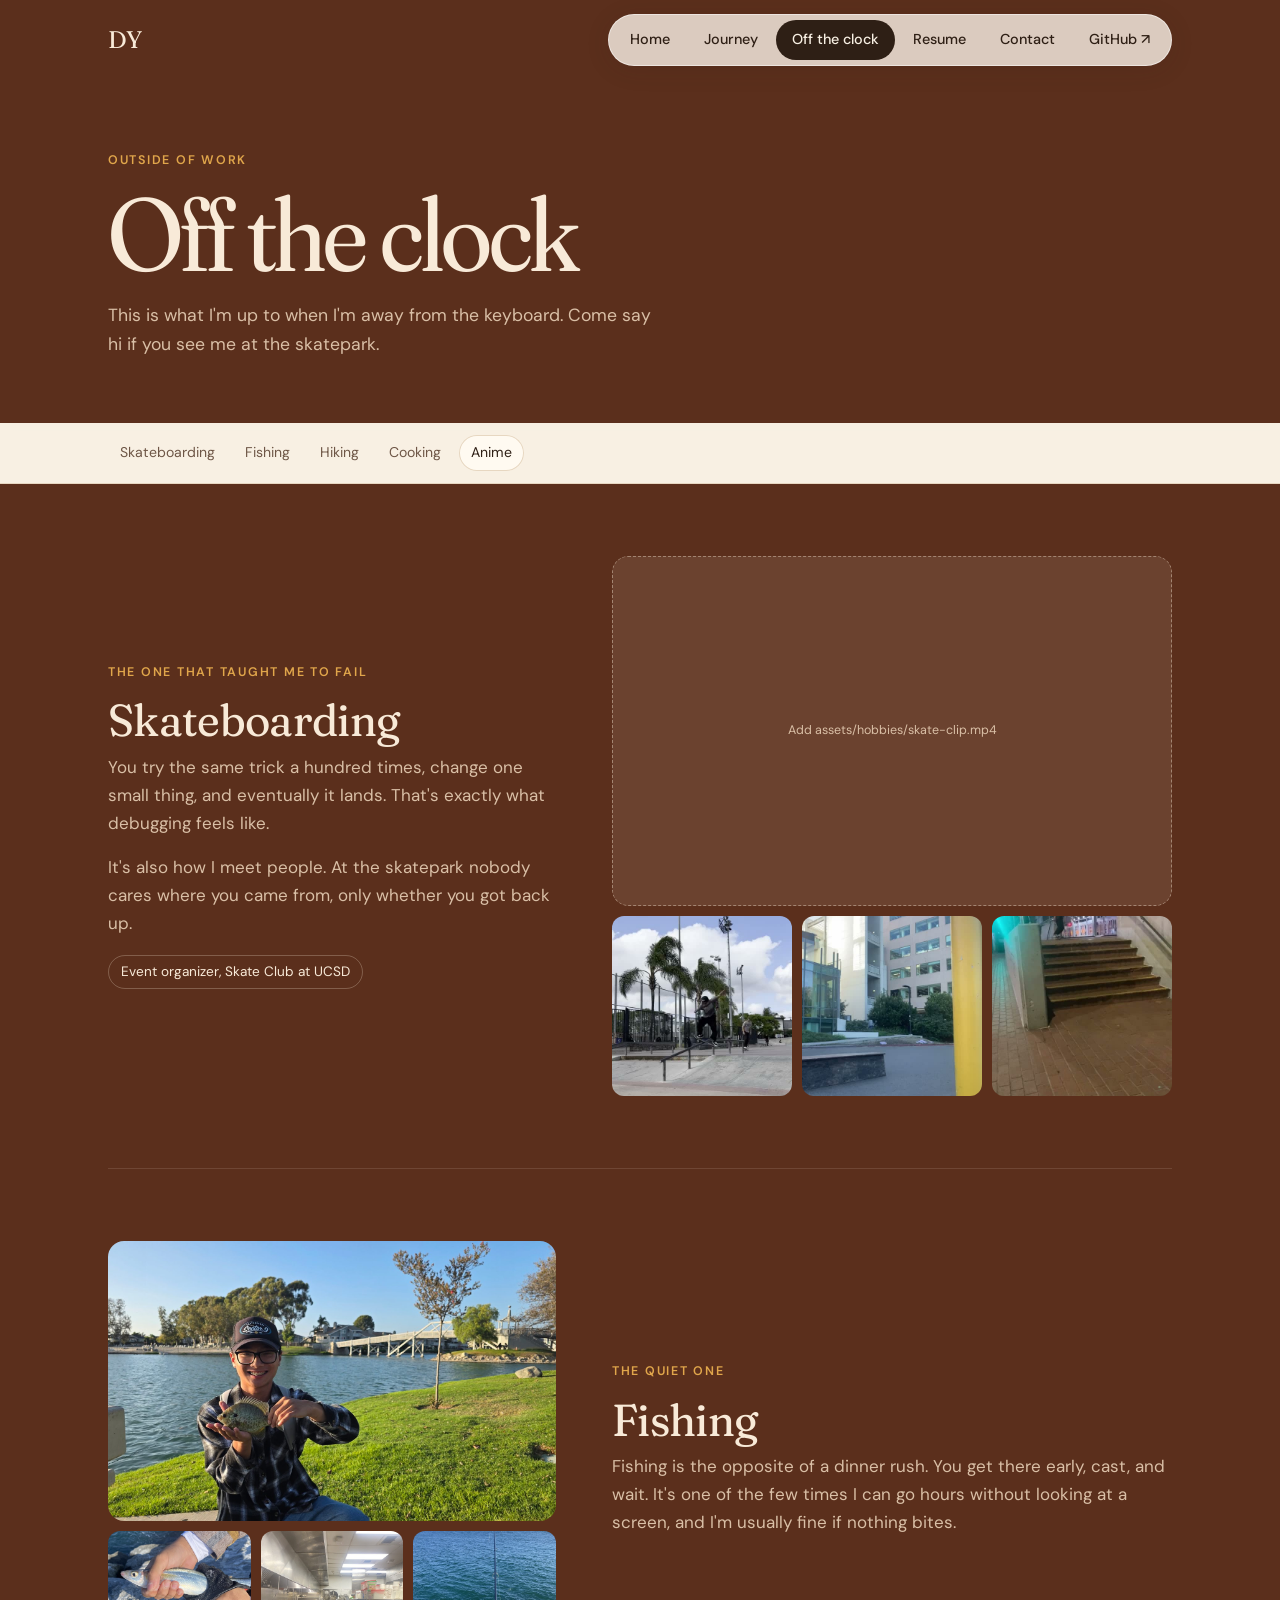
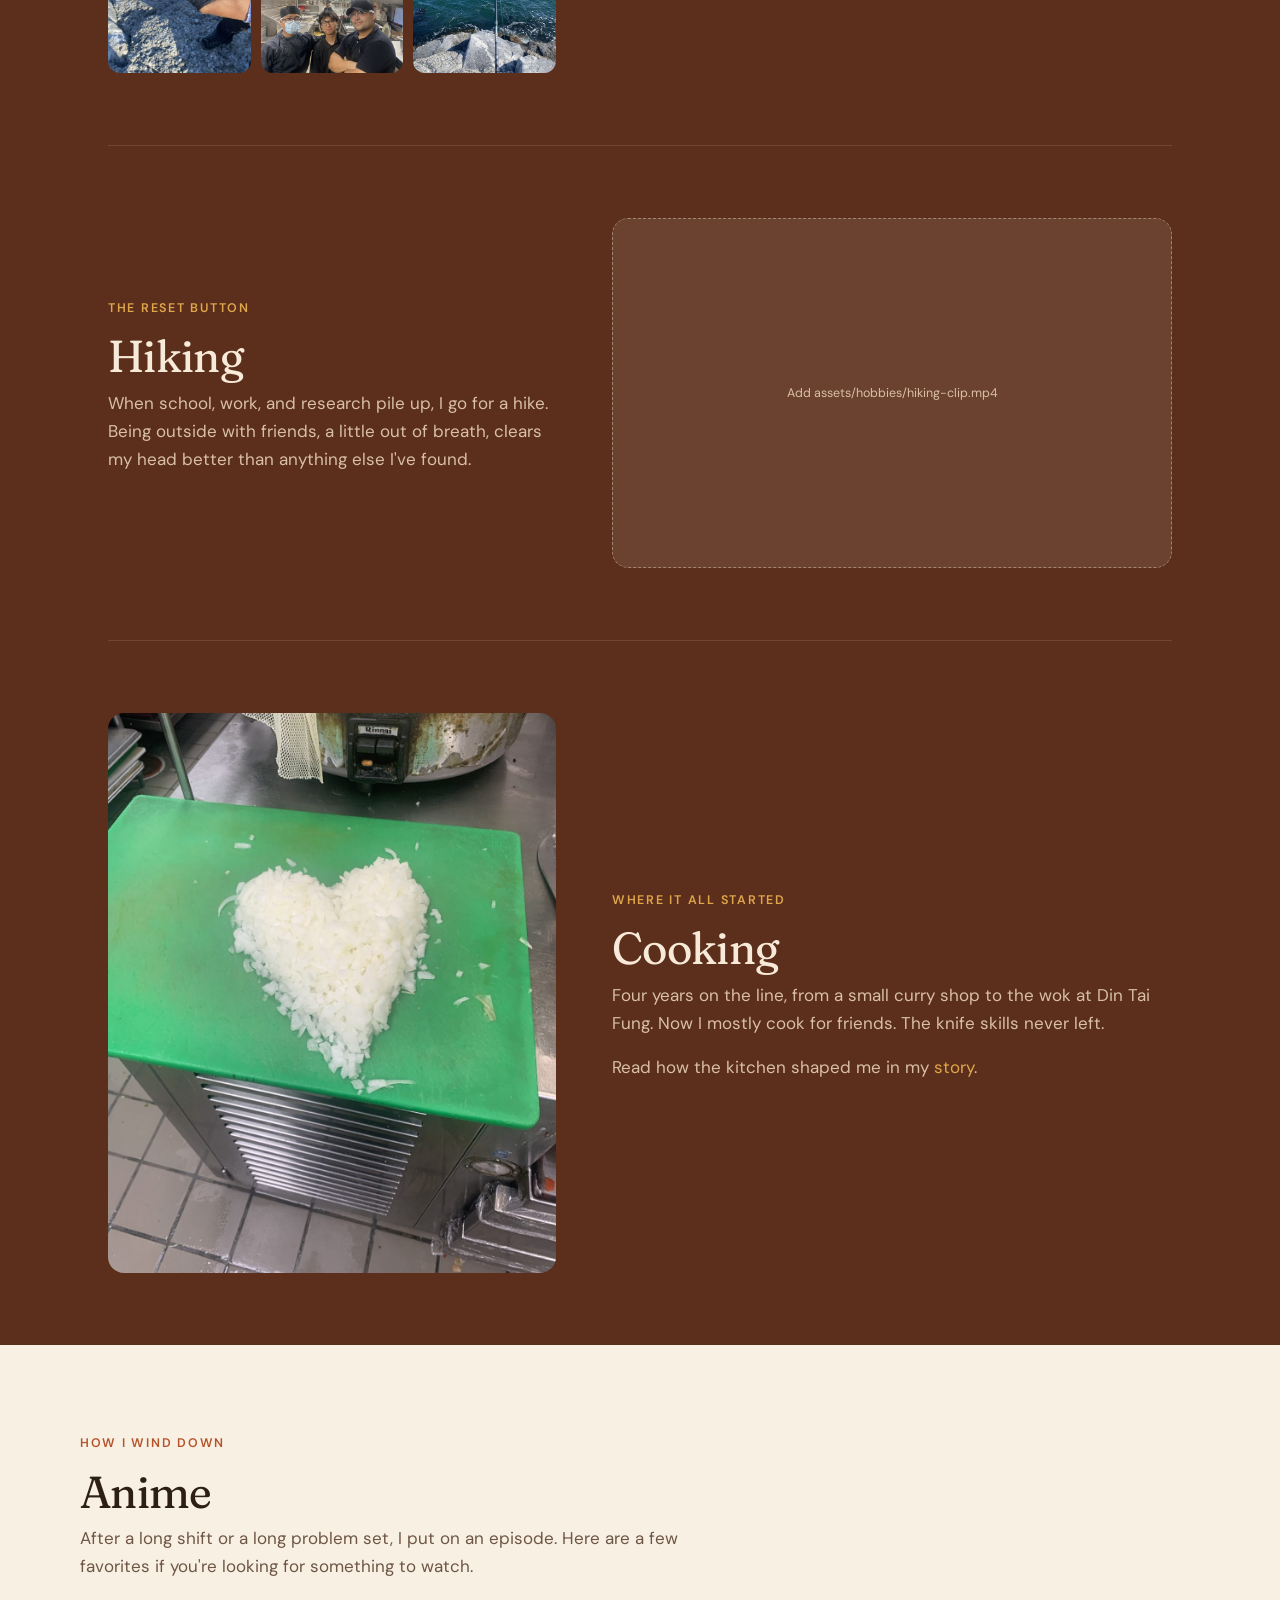
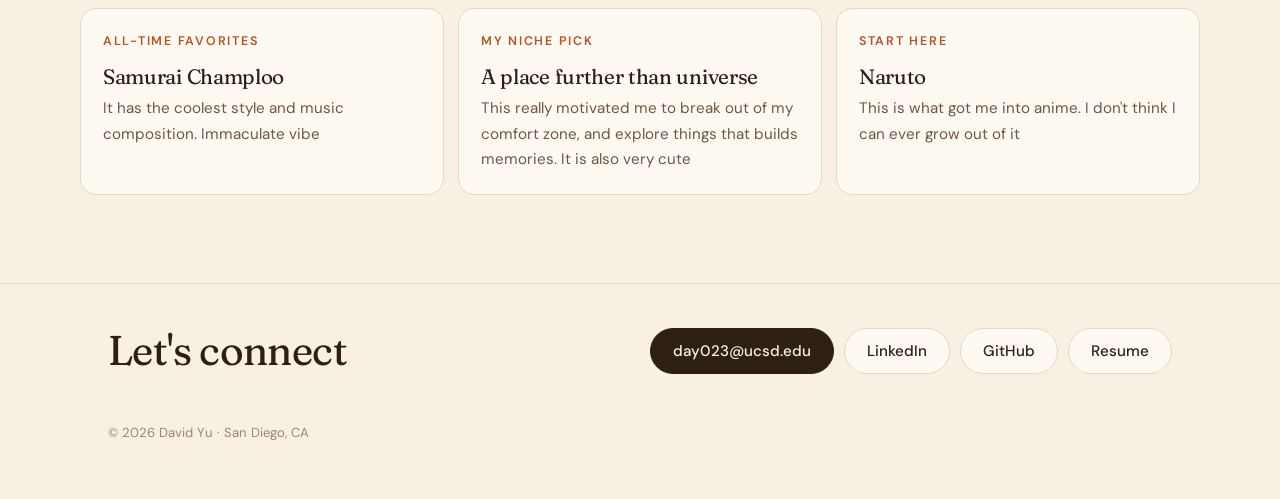
==== commit 4b22d8c0: "edited hobbies page" ====
--- a/hobbies.html
+++ b/hobbies.html
@@ -139,19 +139,19 @@
       <p class="muted" style="max-width:620px">After a long shift or a long problem set, I put on an episode. Here are a few favorites if you're looking for something to watch.</p>
       <div class="anime-cards">
         <div class="anime-card">
-          <span class="eyebrow">All-time favorite</span>
-          <h3>[Title]</h3>
-          <p>[One line on why]</p>
+          <span class="eyebrow">All-time favorites</span>
+          <h3>Samurai Champloo</h3>
+          <p>It has the coolest style and music composition. Immaculate vibe</p>
         </div>
         <div class="anime-card">
-          <span class="eyebrow">Watching now</span>
-          <h3>[Title]</h3>
-          <p>[Episode / thoughts so far]</p>
+          <span class="eyebrow">My niche pick</span>
+          <h3>A place further than  universe</h3>
+          <p>This really motivated me to break out of my comfort zone, and explore things that builds memories. It is also very cute</p>
         </div>
         <div class="anime-card">
           <span class="eyebrow">Start here</span>
-          <h3>[Title]</h3>
-          <p>[Your pick for someone new to anime]</p>
+          <h3>Naruto</h3>
+          <p>This is what got me into anime. I don't think I can ever grow out of it</p>
         </div>
       </div>
     </section>
